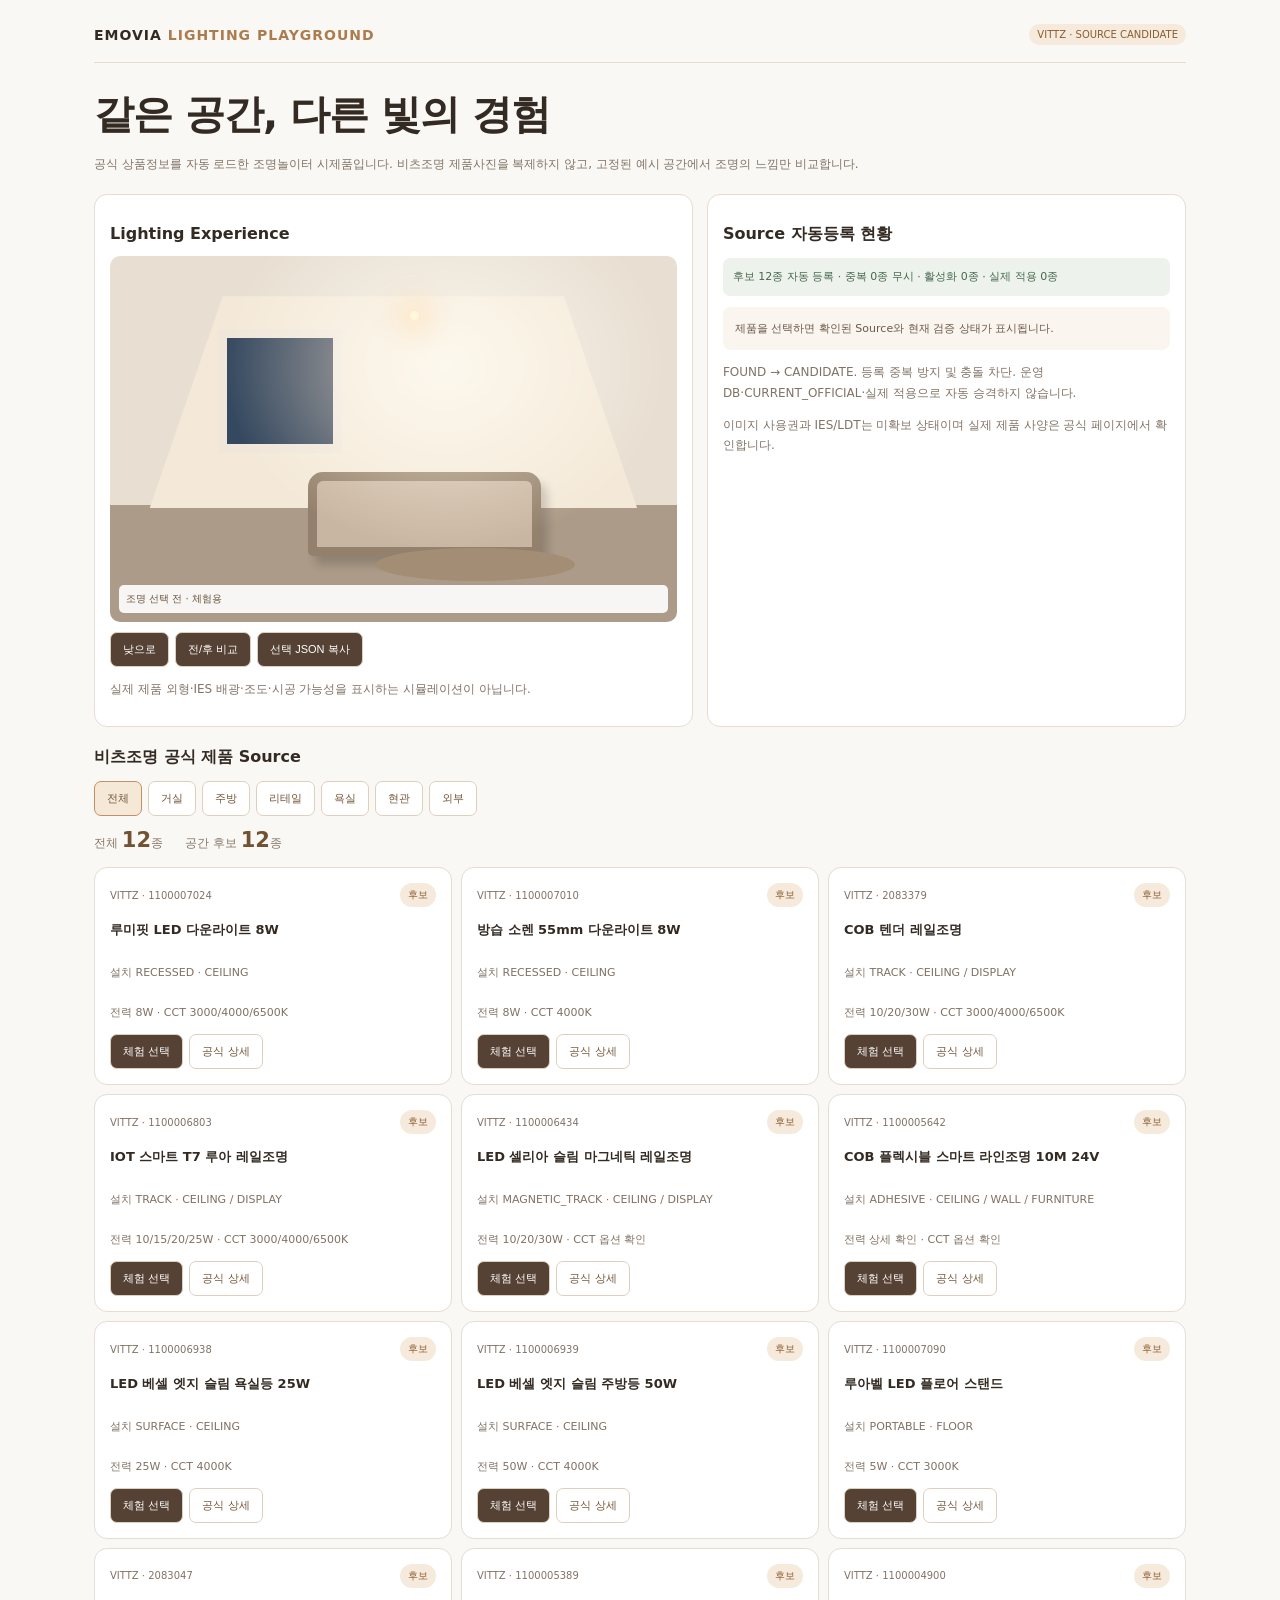
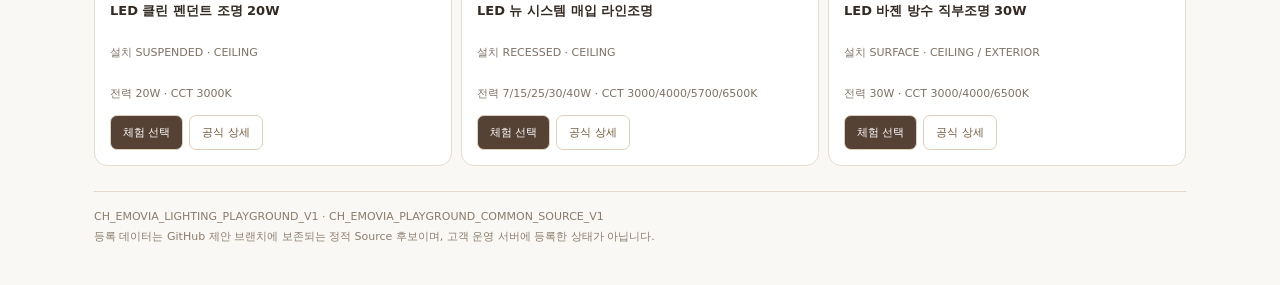
==== playgrounds/lighting/index.html @ afa1fecd "feat(lighting): stage VITTZ candidate registry index.html" ====
<!doctype html><html lang="ko"><head><meta charset="utf-8"><meta name="viewport" content="width=device-width,initial-scale=1"><title>EMOVIA 조명놀이터 · 비츠조명 Source</title><style>*{box-sizing:border-box}body{margin:0;font:14px system-ui,"Apple SD Gothic Neo",sans-serif;background:#faf8f4;color:#332b23}.page{max-width:1140px;margin:auto;padding:24px}.top{display:flex;align-items:center;justify-content:space-between;border-bottom:1px solid #e6dbce;padding-bottom:17px;gap:10px}.logo{font-weight:850;letter-spacing:1px}.logo span{color:#ac7c4e}.flag{background:#f6eadd;color:#8b5c2f;font-size:10px;border-radius:30px;padding:5px 8px;white-space:nowrap}h1{font-size:clamp(25px,4vw,40px);margin:24px 0 8px;letter-spacing:-1px}h2{font-size:16px}h3{font-size:13px;line-height:1.5}.sub{color:#817366;line-height:1.7;font-size:12px}.layout{display:grid;grid-template-columns:1.25fr 1fr;gap:14px;margin:20px 0}.panel,.product{border:1px solid #e7dcd0;border-radius:13px;background:white;padding:15px;min-width:0}.scene{--light:255,210,145;--strength:.7;--sky:#34485f;position:relative;isolation:isolate;overflow:hidden;aspect-ratio:1.55;border-radius:10px;background:linear-gradient(#e8dfd2 0 68%,#ac9b88 68%)}.wall{position:absolute;inset:11% 7% 31%;background:#f4e9d8;clip-path:polygon(15% 0,85% 0,100% 100%,0 100%)}.window{position:absolute;left:19%;top:20%;width:22%;height:34%;background:var(--sky);border:9px solid #f0e6da}.sofa{position:absolute;top:59%;left:35%;width:41%;height:23%;border:9px solid #93816e;background:#c9b6a2;border-radius:15px 15px 5px 5px;box-shadow:7px 9px 9px #2223}.table{position:absolute;top:80%;left:47%;width:35%;height:9%;background:#a38d74;border-radius:50%}.glow{position:absolute;inset:0;background:radial-gradient(ellipse 39% 50% at 59% 30%,rgba(var(--light),var(--strength)),transparent 100%);mix-blend-mode:screen}.light-point{position:absolute;top:15%;left:53%;height:9px;width:9px;border-radius:50%;background:#fff8d9;box-shadow:0 0 28px 11px rgba(var(--light),var(--strength))}.scene-title{position:absolute;bottom:9px;left:9px;right:9px;background:#ffffffe8;border-radius:5px;font-size:10px;padding:7px;color:#6c543d}.buttons,.filters{display:flex;gap:6px;flex-wrap:wrap}.buttons button,.buttons a,.filters button{background:white;border:1px solid #dfd0be;border-radius:7px;padding:9px 12px;font-size:11px;color:#735738;text-decoration:none;cursor:pointer}.buttons button{background:#564235;color:white}.filters .on{background:#f5e8d7;border-color:#bf9164}.detail{background:#faf5ee;padding:12px;font-size:11px;white-space:pre-line;line-height:1.8;color:#69584a;border-radius:8px}.source-status{padding:10px;background:#edf3ec;border-radius:7px;font-size:11px;color:#47674c;line-height:1.6}.grid{display:grid;grid-template-columns:repeat(3,minmax(0,1fr));gap:9px;margin:15px 0}.product{display:flex;flex-direction:column}.product.sel{border-color:#a97e50}.product p{font-size:11px;line-height:1.7;color:#807164}.product .buttons{margin-top:auto}.meta{font-size:10px;color:#817367;display:flex;justify-content:space-between;align-items:center;gap:6px}.foot{border-top:1px solid #e3d9cd;margin-top:25px;padding:15px 0;color:#8a7c6b;line-height:1.8;font-size:11px}.stats{display:flex;gap:22px;color:#86776a;font-size:12px}.stats strong{font-size:21px;color:#715232}button:focus-visible,a:focus-visible{outline:2px solid #b3814e;outline-offset:2px}@media(max-width:810px){.layout{grid-template-columns:1fr}.grid{grid-template-columns:repeat(2,minmax(0,1fr))}}@media(max-width:490px){.page{padding:12px}.grid{grid-template-columns:1fr}.top{flex-wrap:wrap}}</style></head><body><main class="page"><div class="top"><div class="logo">EMOVIA <span>LIGHTING PLAYGROUND</span></div><div class="flag">VITTZ · SOURCE CANDIDATE</div></div><h1>같은 공간, 다른 빛의 경험</h1><p class="sub">공식 상품정보를 자동 로드한 조명놀이터 시제품입니다. 비츠조명 제품사진을 복제하지 않고, 고정된 예시 공간에서 조명의 느낌만 비교합니다.</p><div class="layout"><section class="panel"><h2>Lighting Experience</h2><div id="scene" class="scene"><div class="wall"></div><div class="window"></div><div class="sofa"></div><div class="table"></div><div class="glow"></div><div class="light-point"></div><div id="scene-title" class="scene-title">조명 선택 전</div></div><div class="buttons" style="margin-top:10px"><button id="phase">낮으로</button><button id="toggle">전/후 비교</button><button id="copy">선택 JSON 복사</button></div><p id="copymsg" class="sub"></p><p class="sub">실제 제품 외형·IES 배광·조도·시공 가능성을 표시하는 시뮬레이션이 아닙니다.</p></section><section class="panel"><h2>Source 자동등록 현황</h2><p id="status" role="status" class="source-status">후보 소스 불러오는 중…</p><div id="detail" class="detail">제품을 선택하면 공식 Source의 검증 상태가 표시됩니다.</div><p class="sub">FOUND → CANDIDATE. 등록 중복 방지 및 충돌 차단. 운영 DB·CURRENT_OFFICIAL·실제 적용으로 자동 승격하지 않습니다.</p><p class="sub">이미지 사용권과 IES/LDT는 미확보 상태이며 실제 제품 사양은 공식 페이지에서 확인합니다.</p></section></div><section><h2>비츠조명 공식 제품 Source</h2><div id="filters" class="filters"></div><p class="stats"><span>전체 <strong id="nall">0</strong>종</span><span>공간 후보 <strong id="nshow">0</strong>종</span></p><div class="grid" id="cards"></div></section><div class="foot">CH_EMOVIA_LIGHTING_PLAYGROUND_V1 · CH_EMOVIA_PLAYGROUND_COMMON_SOURCE_V1<br>등록 데이터는 GitHub 제안 브랜치에 보존되는 정적 Source 후보이며, 고객 운영 서버에 등록한 상태가 아닙니다.</div></main><script>(function application(){
  const $=id=>document.getElementById(id), rooms={ALL:"전체",LIVING:"거실",KITCHEN:"주방",RETAIL:"리테일",BATHROOM:"욕실",ENTRANCE:"현관",EXTERIOR:"외부"};
  let map=new Map(),room="ALL",chosen=null,day=false,before=false,events=[];
  const safe=s=>String(s??"").replace(/[&<>"']/g,c=>({"&":"&amp;","<":"&lt;",">":"&gt;",'"':"&quot;","'":"&#39;"}[c]));
  function audit(type){events.push({type,at:new Date().toISOString()})}
  function validate(pack){
    if(pack.schema!=="EMOVIA_LIGHTING_SOURCE_PACK_V1"||pack.product_count!==12||!Array.isArray(pack.products))throw Error("스키마 또는 수량 오류");
    let keys=new Set();
    pack.products.forEach(p=>{
      if(keys.has(p.source_key)||p.source_key!=="VITTZ:"+p.catalog_product_id||!p.official_source_url.includes("branduid="+p.catalog_product_id)||p.activation_status!=="INACTIVE"||p.applied_status!=="NOT_APPLIED"||!p.application_zones?.length)throw Error("중복·출처·적용상태 오류: "+p.catalog_product_id);
      keys.add(p.source_key);
    });
    return pack.products;
  }
  function register(pack){
    let added=0,same=0;
    for(const p of validate(pack)){
      const prior=map.get(p.source_key);
      if(!prior){map.set(p.source_key,Object.freeze(p));added++}
      else if(JSON.stringify(prior)===JSON.stringify(p))same++;
      else throw Error("충돌: "+p.source_key);
    }
    audit("SOURCE_CANDIDATES_LOADED");
    $("status").textContent="후보 "+added+"종 자동 등록 · 중복 "+same+"종 무시 · 활성화 0종 · 실제 적용 0종";
    render();
  }
  function render(){
    $("filters").innerHTML=Object.keys(rooms).map(k=>`<button data-room="${k}" class="${room===k?"on":""}" aria-pressed="${room===k}">${rooms[k]}</button>`).join("");
    const list=[...map.values()].filter(p=>room==="ALL"||p.candidate_spaces.includes(room));
    $("nall").textContent=map.size;$("nshow").textContent=list.length;
    $("cards").innerHTML=list.map(p=>`<article class="product ${chosen===p.source_key?"sel":""}">
      <div class="meta">VITTZ · ${safe(p.catalog_product_id)} <span class="flag">후보</span></div><h3>${safe(p.product_name)}</h3>
      <p>설치 ${safe(p.mounting_type)} · ${safe(p.application_zones.join(" / "))}</p>
      <p>전력 ${p.power_options_w.length?safe(p.power_options_w.join("/"))+"W":"상세 확인"} · CCT ${p.cct_options_kelvin.length?safe(p.cct_options_kelvin.join("/"))+"K":"옵션 확인"}</p>
      <div class="buttons"><button data-select="${safe(p.source_key)}">체험 선택</button><a target="_blank" rel="noopener noreferrer" href="${safe(p.official_source_url)}">공식 상세</a></div></article>`).join("");
    $("detail").textContent=chosen&&map.has(chosen)?(()=>{
      const p=map.get(chosen);return `${p.product_name}\n제품번호: ${p.catalog_product_id} (제조사 모델번호 아님)\n설치 후보 Zone: ${p.application_zones.join(", ")}\n색온도 방식: ${p.cct_control}\n밝기 제어: ${p.dimming_capability}\n상세: ${p.source_spec_notes}\nStatus: CANDIDATE / INACTIVE / NOT_APPLIED\nIES: 미확보 · 이미지 사용권: 미확인`;
    })():"제품을 선택하면 확인된 Source와 현재 검증 상태가 표시됩니다.";
    const p=chosen&&map.get(chosen),kelvin=p?.cct_options_kelvin[0]||4000;
    const light=before?"255,245,225":kelvin<=3000?"255,195,126":kelvin<=4000?"255,223,181":"219,235,255";
    $("scene").style.setProperty("--light",light);
    $("scene").style.setProperty("--strength",before?".1":day?".34":".78");
    $("scene").style.setProperty("--sky",day?"#b4d8ec":"#34485f");
    $("scene-title").textContent=before?"기본 조명 · 변경 전":(p?p.product_name:"조명 선택 전")+" · 체험용";
    $("toggle").textContent=before?"현재 보기":"전/후 비교";
    $("phase").textContent=day?"밤으로":"낮으로";
  }
  document.addEventListener("click",e=>{
    const b=e.target.closest("button");if(!b)return;
    if(b.dataset.room){room=b.dataset.room;chosen=null;audit("SPACE_FILTER");render()}
    if(b.dataset.select){chosen=b.dataset.select;before=false;audit("QUALITATIVE_PREVIEW_SELECT");render();$("scene").scrollIntoView({block:"nearest",behavior:"smooth"})}
    if(b.id==="toggle"){before=!before;render()}
    if(b.id==="phase"){day=!day;render()}
    if(b.id==="copy"){
      const selected=chosen&&map.get(chosen);
      const data={selected_source_key:selected?.source_key||null,space_scope:room,render_mode:"GENERIC_QUALITATIVE",product_application:"NOT_APPLIED",physical_validation:"NOT_RUN"};
      navigator.clipboard?.writeText(JSON.stringify(data,null,2)).then(()=>$("copymsg").textContent="선택정보를 복사했습니다.").catch(()=>$("copymsg").textContent="복사 권한이 없습니다.");
    }
  });
  fetch("./data/vittz-products.json",{cache:"no-store"}).then(r=>{if(!r.ok)throw Error("HTTP "+r.status);return r.json()}).then(register).catch(e=>{$("status").textContent="Source 등록 실패: "+e.message;$("cards").textContent="등록 데이터 및 서버 실행 환경을 점검해 주세요."});
})();</script></body></html>
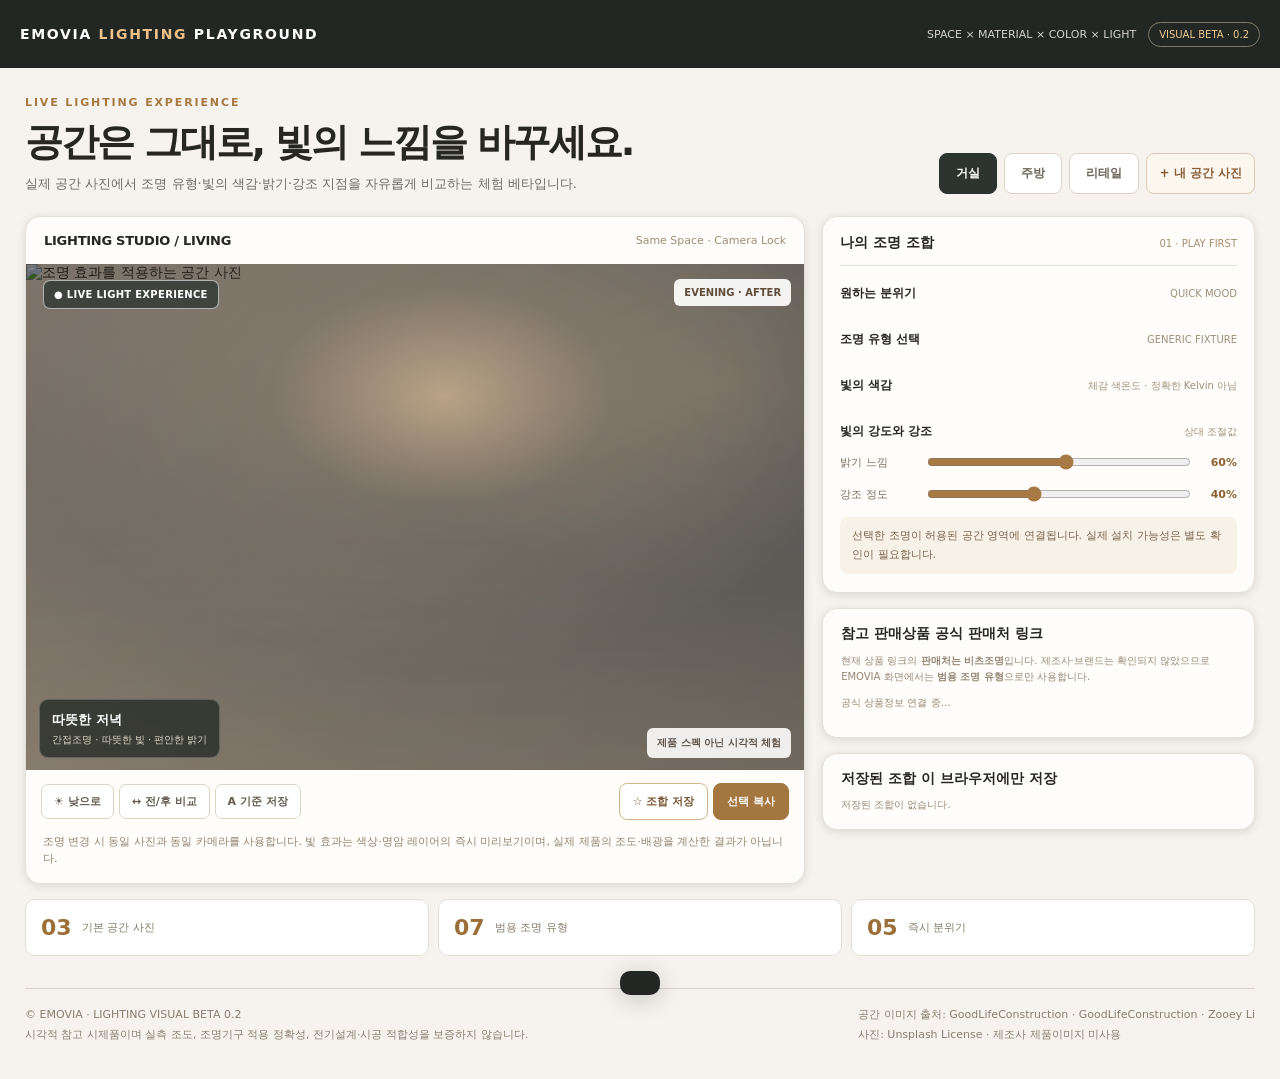
==== commit 71ea866a: "feat(lighting): visible interactive beta layout and licensed space photographs" ====
--- a/playgrounds/lighting/index.html
+++ b/playgrounds/lighting/index.html
@@ -1,61 +1,55 @@
-<!doctype html><html lang="ko"><head><meta charset="utf-8"><meta name="viewport" content="width=device-width,initial-scale=1"><title>EMOVIA 조명놀이터 · 비츠조명 Source</title><style>*{box-sizing:border-box}body{margin:0;font:14px system-ui,"Apple SD Gothic Neo",sans-serif;background:#faf8f4;color:#332b23}.page{max-width:1140px;margin:auto;padding:24px}.top{display:flex;align-items:center;justify-content:space-between;border-bottom:1px solid #e6dbce;padding-bottom:17px;gap:10px}.logo{font-weight:850;letter-spacing:1px}.logo span{color:#ac7c4e}.flag{background:#f6eadd;color:#8b5c2f;font-size:10px;border-radius:30px;padding:5px 8px;white-space:nowrap}h1{font-size:clamp(25px,4vw,40px);margin:24px 0 8px;letter-spacing:-1px}h2{font-size:16px}h3{font-size:13px;line-height:1.5}.sub{color:#817366;line-height:1.7;font-size:12px}.layout{display:grid;grid-template-columns:1.25fr 1fr;gap:14px;margin:20px 0}.panel,.product{border:1px solid #e7dcd0;border-radius:13px;background:white;padding:15px;min-width:0}.scene{--light:255,210,145;--strength:.7;--sky:#34485f;position:relative;isolation:isolate;overflow:hidden;aspect-ratio:1.55;border-radius:10px;background:linear-gradient(#e8dfd2 0 68%,#ac9b88 68%)}.wall{position:absolute;inset:11% 7% 31%;background:#f4e9d8;clip-path:polygon(15% 0,85% 0,100% 100%,0 100%)}.window{position:absolute;left:19%;top:20%;width:22%;height:34%;background:var(--sky);border:9px solid #f0e6da}.sofa{position:absolute;top:59%;left:35%;width:41%;height:23%;border:9px solid #93816e;background:#c9b6a2;border-radius:15px 15px 5px 5px;box-shadow:7px 9px 9px #2223}.table{position:absolute;top:80%;left:47%;width:35%;height:9%;background:#a38d74;border-radius:50%}.glow{position:absolute;inset:0;background:radial-gradient(ellipse 39% 50% at 59% 30%,rgba(var(--light),var(--strength)),transparent 100%);mix-blend-mode:screen}.light-point{position:absolute;top:15%;left:53%;height:9px;width:9px;border-radius:50%;background:#fff8d9;box-shadow:0 0 28px 11px rgba(var(--light),var(--strength))}.scene-title{position:absolute;bottom:9px;left:9px;right:9px;background:#ffffffe8;border-radius:5px;font-size:10px;padding:7px;color:#6c543d}.buttons,.filters{display:flex;gap:6px;flex-wrap:wrap}.buttons button,.buttons a,.filters button{background:white;border:1px solid #dfd0be;border-radius:7px;padding:9px 12px;font-size:11px;color:#735738;text-decoration:none;cursor:pointer}.buttons button{background:#564235;color:white}.filters .on{background:#f5e8d7;border-color:#bf9164}.detail{background:#faf5ee;padding:12px;font-size:11px;white-space:pre-line;line-height:1.8;color:#69584a;border-radius:8px}.source-status{padding:10px;background:#edf3ec;border-radius:7px;font-size:11px;color:#47674c;line-height:1.6}.grid{display:grid;grid-template-columns:repeat(3,minmax(0,1fr));gap:9px;margin:15px 0}.product{display:flex;flex-direction:column}.product.sel{border-color:#a97e50}.product p{font-size:11px;line-height:1.7;color:#807164}.product .buttons{margin-top:auto}.meta{font-size:10px;color:#817367;display:flex;justify-content:space-between;align-items:center;gap:6px}.foot{border-top:1px solid #e3d9cd;margin-top:25px;padding:15px 0;color:#8a7c6b;line-height:1.8;font-size:11px}.stats{display:flex;gap:22px;color:#86776a;font-size:12px}.stats strong{font-size:21px;color:#715232}button:focus-visible,a:focus-visible{outline:2px solid #b3814e;outline-offset:2px}@media(max-width:810px){.layout{grid-template-columns:1fr}.grid{grid-template-columns:repeat(2,minmax(0,1fr))}}@media(max-width:490px){.page{padding:12px}.grid{grid-template-columns:1fr}.top{flex-wrap:wrap}}</style></head><body><main class="page"><div class="top"><div class="logo">EMOVIA <span>LIGHTING PLAYGROUND</span></div><div class="flag">VITTZ · SOURCE CANDIDATE</div></div><h1>같은 공간, 다른 빛의 경험</h1><p class="sub">공식 상품정보를 자동 로드한 조명놀이터 시제품입니다. 비츠조명 제품사진을 복제하지 않고, 고정된 예시 공간에서 조명의 느낌만 비교합니다.</p><div class="layout"><section class="panel"><h2>Lighting Experience</h2><div id="scene" class="scene"><div class="wall"></div><div class="window"></div><div class="sofa"></div><div class="table"></div><div class="glow"></div><div class="light-point"></div><div id="scene-title" class="scene-title">조명 선택 전</div></div><div class="buttons" style="margin-top:10px"><button id="phase">낮으로</button><button id="toggle">전/후 비교</button><button id="copy">선택 JSON 복사</button></div><p id="copymsg" class="sub"></p><p class="sub">실제 제품 외형·IES 배광·조도·시공 가능성을 표시하는 시뮬레이션이 아닙니다.</p></section><section class="panel"><h2>Source 자동등록 현황</h2><p id="status" role="status" class="source-status">후보 소스 불러오는 중…</p><div id="detail" class="detail">제품을 선택하면 공식 Source의 검증 상태가 표시됩니다.</div><p class="sub">FOUND → CANDIDATE. 등록 중복 방지 및 충돌 차단. 운영 DB·CURRENT_OFFICIAL·실제 적용으로 자동 승격하지 않습니다.</p><p class="sub">이미지 사용권과 IES/LDT는 미확보 상태이며 실제 제품 사양은 공식 페이지에서 확인합니다.</p></section></div><section><h2>비츠조명 공식 제품 Source</h2><div id="filters" class="filters"></div><p class="stats"><span>전체 <strong id="nall">0</strong>종</span><span>공간 후보 <strong id="nshow">0</strong>종</span></p><div class="grid" id="cards"></div></section><div class="foot">CH_EMOVIA_LIGHTING_PLAYGROUND_V1 · CH_EMOVIA_PLAYGROUND_COMMON_SOURCE_V1<br>등록 데이터는 GitHub 제안 브랜치에 보존되는 정적 Source 후보이며, 고객 운영 서버에 등록한 상태가 아닙니다.</div></main><script>(function application(){
-  const $=id=>document.getElementById(id), rooms={ALL:"전체",LIVING:"거실",KITCHEN:"주방",RETAIL:"리테일",BATHROOM:"욕실",ENTRANCE:"현관",EXTERIOR:"외부"};
-  let map=new Map(),room="ALL",chosen=null,day=false,before=false,events=[];
-  const safe=s=>String(s??"").replace(/[&<>"']/g,c=>({"&":"&amp;","<":"&lt;",">":"&gt;",'"':"&quot;","'":"&#39;"}[c]));
-  function audit(type){events.push({type,at:new Date().toISOString()})}
-  function validate(pack){
-    if(pack.schema!=="EMOVIA_LIGHTING_SOURCE_PACK_V1"||pack.product_count!==12||!Array.isArray(pack.products))throw Error("스키마 또는 수량 오류");
-    let keys=new Set();
-    pack.products.forEach(p=>{
-      if(keys.has(p.source_key)||p.source_key!=="VITTZ:"+p.catalog_product_id||!p.official_source_url.includes("branduid="+p.catalog_product_id)||p.activation_status!=="INACTIVE"||p.applied_status!=="NOT_APPLIED"||!p.application_zones?.length)throw Error("중복·출처·적용상태 오류: "+p.catalog_product_id);
-      keys.add(p.source_key);
-    });
-    return pack.products;
-  }
-  function register(pack){
-    let added=0,same=0;
-    for(const p of validate(pack)){
-      const prior=map.get(p.source_key);
-      if(!prior){map.set(p.source_key,Object.freeze(p));added++}
-      else if(JSON.stringify(prior)===JSON.stringify(p))same++;
-      else throw Error("충돌: "+p.source_key);
-    }
-    audit("SOURCE_CANDIDATES_LOADED");
-    $("status").textContent="후보 "+added+"종 자동 등록 · 중복 "+same+"종 무시 · 활성화 0종 · 실제 적용 0종";
-    render();
-  }
-  function render(){
-    $("filters").innerHTML=Object.keys(rooms).map(k=>`<button data-room="${k}" class="${room===k?"on":""}" aria-pressed="${room===k}">${rooms[k]}</button>`).join("");
-    const list=[...map.values()].filter(p=>room==="ALL"||p.candidate_spaces.includes(room));
-    $("nall").textContent=map.size;$("nshow").textContent=list.length;
-    $("cards").innerHTML=list.map(p=>`<article class="product ${chosen===p.source_key?"sel":""}">
-      <div class="meta">VITTZ · ${safe(p.catalog_product_id)} <span class="flag">후보</span></div><h3>${safe(p.product_name)}</h3>
-      <p>설치 ${safe(p.mounting_type)} · ${safe(p.application_zones.join(" / "))}</p>
-      <p>전력 ${p.power_options_w.length?safe(p.power_options_w.join("/"))+"W":"상세 확인"} · CCT ${p.cct_options_kelvin.length?safe(p.cct_options_kelvin.join("/"))+"K":"옵션 확인"}</p>
-      <div class="buttons"><button data-select="${safe(p.source_key)}">체험 선택</button><a target="_blank" rel="noopener noreferrer" href="${safe(p.official_source_url)}">공식 상세</a></div></article>`).join("");
-    $("detail").textContent=chosen&&map.has(chosen)?(()=>{
-      const p=map.get(chosen);return `${p.product_name}\n제품번호: ${p.catalog_product_id} (제조사 모델번호 아님)\n설치 후보 Zone: ${p.application_zones.join(", ")}\n색온도 방식: ${p.cct_control}\n밝기 제어: ${p.dimming_capability}\n상세: ${p.source_spec_notes}\nStatus: CANDIDATE / INACTIVE / NOT_APPLIED\nIES: 미확보 · 이미지 사용권: 미확인`;
-    })():"제품을 선택하면 확인된 Source와 현재 검증 상태가 표시됩니다.";
-    const p=chosen&&map.get(chosen),kelvin=p?.cct_options_kelvin[0]||4000;
-    const light=before?"255,245,225":kelvin<=3000?"255,195,126":kelvin<=4000?"255,223,181":"219,235,255";
-    $("scene").style.setProperty("--light",light);
-    $("scene").style.setProperty("--strength",before?".1":day?".34":".78");
-    $("scene").style.setProperty("--sky",day?"#b4d8ec":"#34485f");
-    $("scene-title").textContent=before?"기본 조명 · 변경 전":(p?p.product_name:"조명 선택 전")+" · 체험용";
-    $("toggle").textContent=before?"현재 보기":"전/후 비교";
-    $("phase").textContent=day?"밤으로":"낮으로";
-  }
-  document.addEventListener("click",e=>{
-    const b=e.target.closest("button");if(!b)return;
-    if(b.dataset.room){room=b.dataset.room;chosen=null;audit("SPACE_FILTER");render()}
-    if(b.dataset.select){chosen=b.dataset.select;before=false;audit("QUALITATIVE_PREVIEW_SELECT");render();$("scene").scrollIntoView({block:"nearest",behavior:"smooth"})}
-    if(b.id==="toggle"){before=!before;render()}
-    if(b.id==="phase"){day=!day;render()}
-    if(b.id==="copy"){
-      const selected=chosen&&map.get(chosen);
-      const data={selected_source_key:selected?.source_key||null,space_scope:room,render_mode:"GENERIC_QUALITATIVE",product_application:"NOT_APPLIED",physical_validation:"NOT_RUN"};
-      navigator.clipboard?.writeText(JSON.stringify(data,null,2)).then(()=>$("copymsg").textContent="선택정보를 복사했습니다.").catch(()=>$("copymsg").textContent="복사 권한이 없습니다.");
-    }
-  });
-  fetch("./data/vittz-products.json",{cache:"no-store"}).then(r=>{if(!r.ok)throw Error("HTTP "+r.status);return r.json()}).then(register).catch(e=>{$("status").textContent="Source 등록 실패: "+e.message;$("cards").textContent="등록 데이터 및 서버 실행 환경을 점검해 주세요."});
-})();</script></body></html>+<!doctype html>
+<html lang="ko"><head>
+<meta charset="utf-8"><meta name="viewport" content="width=device-width,initial-scale=1">
+<meta name="description" content="EMOVIA 조명놀이터 베타: 실제 공간 사진에서 범용 조명 유형과 빛의 분위기를 즉시 체험해 보세요.">
+<title>EMOVIA LIGHTING PLAYGROUND | 눈에 보이는 조명 베타</title>
+<link rel="stylesheet" href="./beta.css">
+</head><body>
+<header><div class="brand">EMOVIA <em>LIGHTING</em> PLAYGROUND</div><div class="head-right"><span class="text">SPACE × MATERIAL × COLOR × LIGHT</span><span class="beta-label">VISUAL BETA · 0.2</span></div></header>
+<main class="shell">
+<section class="intro"><div><div class="eyebrow">LIVE LIGHTING EXPERIENCE</div><h1>공간은 그대로, 빛의 느낌을 바꾸세요.</h1><p>실제 공간 사진에서 조명 유형·빛의 색감·밝기·강조 지점을 자유롭게 비교하는 체험 베타입니다.</p></div>
+<div class="roomnav" id="roomnav" role="group" aria-label="공간 선택">
+<button data-room="LIVING" class="active">거실</button><button data-room="KITCHEN">주방</button><button data-room="RETAIL">리테일</button>
+<label for="my-photo">+ 내 공간 사진</label><input type="file" id="my-photo" accept="image/*" hidden>
+</div></section>
+<section class="grid-main">
+<div class="stage-card">
+<div class="stage-heading"><h2>LIGHTING STUDIO <span id="room-name">/ LIVING</span></h2><div class="meta">Same Space · Camera Lock</div></div>
+<div class="stage" id="stage" aria-label="조명이 변경되는 공간 사진">
+<div class="visual after" id="after"><img id="main-photo" alt="조명 효과를 적용하는 공간 사진" referrerpolicy="no-referrer"><div class="shade"></div><div class="wash"></div><div class="secondarylight"></div><div class="focuslight"></div></div>
+<div class="visual before" id="before-layer"><img id="before-photo" alt="조명 변경 전 동일 공간 사진" referrerpolicy="no-referrer"><div class="shade" id="before-shade"></div><div class="wash" id="before-wash"></div><div class="secondarylight" id="before-secondary"></div><div class="focuslight" id="before-focus"></div></div>
+<div class="split-line" id="split-line"></div><div class="badge">● LIVE LIGHT EXPERIENCE</div><div class="disc" id="daylabel">EVENING · AFTER</div>
+<div id="hotspots"></div>
+<div class="bottom-hud"><div class="hud-info"><strong id="stage-mood">따뜻한 저녁</strong><small id="stage-subtitle">간접조명 · 따뜻한 빛 · 편안한 밝기</small></div><div class="hud-trust">제품 스펙 아닌 시각적 체험</div></div></div>
+<div class="stage-foot"><div class="toggles" role="group" aria-label="비교 및 낮 밤 모드">
+<button id="btn-phase" class="soft-btn">☀ 낮으로</button><button id="btn-compare" class="soft-btn">↔ 전/후 비교</button><button id="btn-a" class="soft-btn">A 기준 저장</button>
+</div><div class="toggles"><button id="btn-save" class="action-btn secondary">☆ 조합 저장</button><button id="btn-copy" class="action-btn">선택 복사</button></div></div>
+<div class="compare-slider" id="compare-slider"><span>기준안 A</span><input type="range" id="split" min="5" max="95" value="50" aria-label="비교 슬라이더"><span>현재 B</span></div>
+<div class="stage-note">조명 변경 시 동일 사진과 동일 카메라를 사용합니다. 빛 효과는 색상·명암 레이어의 즉시 미리보기이며, 실제 제품의 조도·배광을 계산한 결과가 아닙니다.</div>
+</div>
+<div class="rightcol">
+<section class="controls" aria-label="조명 조작 패널">
+<div class="card-head"><h2>나의 조명 조합</h2><span>01 · PLAY FIRST</span></div>
+<div class="group"><div class="group-title">원하는 분위기 <em>QUICK MOOD</em></div><div class="moods" id="moods"></div></div>
+<div class="group"><div class="group-title">조명 유형 선택 <em>GENERIC FIXTURE</em></div><div class="fixtures" id="fixtures"></div></div>
+<div class="group"><div class="group-title">빛의 색감 <em>체감 색온도 · 정확한 Kelvin 아님</em></div><div class="tones" id="tones"></div></div>
+<div class="group"><div class="group-title">빛의 강도와 강조 <em>상대 조절값</em></div>
+<div class="range-row"><label for="brightness">밝기 느낌</label><input id="brightness" type="range" min="15" max="100" value="60"><output id="brightness-val">60%</output></div>
+<div class="range-row"><label for="focus">강조 정도</label><input id="focus" type="range" min="0" max="100" value="40"><output id="focus-val">40%</output></div></div>
+<div class="under-note" id="zone-status">선택한 조명이 허용된 공간 영역에 연결됩니다. 실제 설치 가능성은 별도 확인이 필요합니다.</div>
+</section>
+<section class="references"><h2>참고 판매상품 <span id="source-count" class="flag">공식 판매처 링크</span></h2>
+<p class="source-disclosure">현재 상품 링크의 <b>판매처는 비츠조명</b>입니다. 제조사·브랜드는 확인되지 않았으므로 EMOVIA 화면에서는 <b>범용 조명 유형</b>으로만 사용합니다.</p>
+<div id="source-results"><p class="source-disclosure">공식 상품정보 연결 중…</p></div>
+</section>
+<section class="references"><h2>저장된 조합 <span class="flag">이 브라우저에만 저장</span></h2><div id="saved-list" class="source-disclosure">저장된 조합이 없습니다.</div></section>
+</div>
+</section>
+<section class="summarybar" aria-label="베타 범위">
+<article><strong>03</strong><span>기본 공간 사진</span></article><article><strong>07</strong><span>범용 조명 유형</span></article><article><strong>05</strong><span>즉시 분위기</span></article>
+</section>
+<footer class="footer"><div>© EMOVIA · LIGHTING VISUAL BETA 0.2<br>시각적 참고 시제품이며 실측 조도, 조명기구 적용 정확성, 전기설계·시공 적합성을 보증하지 않습니다.</div>
+<div>공간 이미지 출처: <a href="https://unsplash.com/photos/modern-living-room-with-minimalist-furniture-and-decor-e0oJLc5FYsg" target="_blank" rel="noopener noreferrer">GoodLifeConstruction</a> · <a href="https://unsplash.com/photos/modern-kitchen-with-island-and-bar-stools-qslhV6cdYGw" target="_blank" rel="noopener noreferrer">GoodLifeConstruction</a> · <a href="https://unsplash.com/photos/modern-retail-store-interior-with-display-shelves-and-products-lkDZJL5psKU" target="_blank" rel="noopener noreferrer">Zooey Li</a><br>사진: Unsplash License · 제조사 제품이미지 미사용</div></footer>
+</main><div id="toast" class="toast" role="status" aria-live="polite"></div>
+<script src="./beta.js" defer></script>
+</body></html>
--- a/playgrounds/lighting/beta.css
+++ b/playgrounds/lighting/beta.css
@@ -0,0 +1,86 @@
+
+:root{--ink:#262622;--muted:#837e72;--accent:#9a6a36;--pale:#f6f3ee;--line:#e4dfd6;--paper:#fffdf9;--dark:#222723;--gold:#e9bd79}
+*{box-sizing:border-box}html{scroll-behavior:smooth}body{margin:0;color:var(--ink);font-family:system-ui,-apple-system,"Apple SD Gothic Neo","Noto Sans KR",sans-serif;background:var(--pale);font-size:14px}button,input,select{font:inherit}button{cursor:pointer}button:disabled{opacity:.45;cursor:not-allowed}button:focus-visible,input:focus-visible,a:focus-visible{outline:2px solid #b98752;outline-offset:3px}a{color:inherit;text-decoration:none}
+header{height:68px;background:var(--dark);display:flex;align-items:center;justify-content:space-between;padding:0 max(20px,calc((100vw - 1460px)/2));gap:12px;color:#fff}
+.brand{letter-spacing:.12em;font-weight:850;font-size:14px;white-space:nowrap}.brand em{font-style:normal;color:#efc18a}
+.head-right{display:flex;align-items:center;gap:12px;color:#d4d1cb;font-size:11px}.beta-label{border:1px solid #827b6a;border-radius:100px;padding:6px 10px;color:#efc993;font-size:10px;white-space:nowrap}
+.shell{max-width:1480px;margin:0 auto;padding:28px 25px 35px}
+.eyebrow{font-size:11px;font-weight:780;letter-spacing:.17em;color:#a77842}
+.intro{display:flex;justify-content:space-between;gap:20px;align-items:end;margin-bottom:22px}
+h1{font-size:clamp(26px,3vw,43px);font-weight:760;letter-spacing:-.055em;margin:9px 0 8px;line-height:1.24}
+.intro p{font-size:13px;line-height:1.6;color:#6e6c62;margin:0}
+.roomnav{display:flex;align-items:center;gap:7px;flex-wrap:wrap}
+.roomnav button{border:1px solid #dcd3c5;background:#fff;border-radius:8px;padding:11px 16px;color:#6d665a;font-size:12px;font-weight:760}
+.roomnav button.active{background:#2d3430;color:#fff;border-color:#2d3430}
+.roomnav label{border:1px solid #dccab5;color:#885d37;background:#fcf7ee;border-radius:8px;cursor:pointer;padding:11px 12px;font-size:12px;font-weight:760}
+.grid-main{display:grid;grid-template-columns:minmax(0,1.64fr) minmax(310px,.91fr);gap:17px;align-items:start}
+.stage-card,.controls,.references{background:var(--paper);border:1px solid var(--line);border-radius:15px;overflow:hidden;box-shadow:0 2px 9px #3332}
+.stage-heading{display:flex;justify-content:space-between;gap:10px;align-items:center;padding:16px 18px}
+.stage-heading h2{font-size:13px;margin:0;letter-spacing:-.02em}
+.stage-heading .meta{color:#9b8c76;font-size:11px}
+.stage{position:relative;isolation:isolate;aspect-ratio:1.54;background:linear-gradient(140deg,#c8b9a7,#7c7e7c);overflow:hidden;--shade:.43;--strength:.58;--r:255;--g:189;--b:117;--x:53%;--y:30%;--radius:60%}
+.stage .visual{position:absolute;inset:0;overflow:hidden}
+.stage img{width:100%;height:100%;object-fit:cover;display:block}
+.stage .after img{filter:brightness(var(--photo-bright,.78)) saturate(var(--photo-sat,.95)) contrast(1.04)}
+.stage .after .shade{position:absolute;inset:0;background:rgba(14,19,27,var(--shade));mix-blend-mode:multiply}
+.stage .after .wash{position:absolute;inset:0;background:linear-gradient(115deg,rgba(var(--r),var(--g),var(--b),.09),transparent 53%),linear-gradient(0deg,rgba(var(--r),var(--g),var(--b),.19),transparent 60%);mix-blend-mode:screen;opacity:var(--strength)}
+.stage .after .focuslight{position:absolute;inset:-10%;background:radial-gradient(ellipse var(--radius) 60% at var(--x) var(--y),rgba(var(--r),var(--g),var(--b),.93),rgba(var(--r),var(--g),var(--b),.22) 30%,transparent 74%);opacity:var(--strength);mix-blend-mode:screen;pointer-events:none}
+.stage .after .secondarylight{position:absolute;inset:0;background:linear-gradient(0deg,rgba(var(--r),var(--g),var(--b),.18),transparent 45%),radial-gradient(ellipse 50% 50% at 88% 24%,rgba(var(--r),var(--g),var(--b),.23),transparent 83%);opacity:var(--bounce,.6);mix-blend-mode:screen}
+.stage .before{clip-path:inset(0 50% 0 0);display:none}
+.stage.compare .before{display:block}
+.stage .split-line{position:absolute;top:0;bottom:0;left:50%;width:2px;background:#fff;z-index:5;display:none;pointer-events:none;box-shadow:0 0 1px #222}
+.stage.compare .split-line{display:block}
+.stage .split-line:after{content:"↔";width:35px;height:35px;border-radius:50%;background:white;box-shadow:0 2px 9px #0002;position:absolute;top:50%;left:50%;transform:translate(-50%,-50%);color:#584534;display:grid;place-items:center;font-size:18px}
+.stage .badge{position:absolute;z-index:7;top:16px;left:17px;border:1px solid #fff9;background:#1827229c;backdrop-filter:blur(8px);padding:8px 10px;color:#fff;border-radius:7px;font-size:10px;font-weight:720;letter-spacing:.03em}
+.stage .disc{position:absolute;z-index:7;right:13px;top:15px;background:#ffffffeb;border-radius:6px;padding:8px 10px;font-size:10px;color:#604c38;font-weight:800}
+.stage .bottom-hud{position:absolute;z-index:7;bottom:12px;left:13px;right:13px;display:flex;justify-content:space-between;align-items:end;gap:10px;pointer-events:none}
+.stage .hud-info{backdrop-filter:blur(10px);background:#17201bab;padding:10px 12px;border:1px solid #ffffff35;color:#fff;border-radius:9px}
+.stage .hud-info strong{font-size:13px;display:block;line-height:1.5}
+.stage .hud-info small{font-size:10px;color:#ddd7c7}
+.stage .hud-trust{background:#ffffffe3;padding:8px 10px;border-radius:6px;font-size:10px;color:#5e534a;font-weight:760}
+.stage .hotspot{position:absolute;z-index:6;width:17px;height:17px;background:#fff7;border:2px solid white;border-radius:50%;box-shadow:0 0 0 5px #d7a35e66,0 2px 12px #0006;transform:translate(-50%,-50%);cursor:pointer;padding:0}
+.stage .hotspot.active{background:#e9b77d;box-shadow:0 0 0 8px #f4bc7266,0 2px 12px #0006}
+.hotspot:after{content:attr(data-name);position:absolute;top:23px;left:50%;transform:translateX(-50%);background:#1a221ae8;color:#fff;white-space:nowrap;border-radius:4px;padding:4px 6px;font-size:10px;font-weight:720}
+.stage-foot{padding:13px 15px;display:flex;align-items:center;flex-wrap:wrap;gap:8px;justify-content:space-between}
+.toggles{display:flex;gap:5px;flex-wrap:wrap}
+.soft-btn{padding:9px 12px;border:1px solid #ddd4c7;background:white;color:#635b50;border-radius:7px;font-size:11px;font-weight:760}
+.soft-btn.active{background:#2d352f;color:white;border-color:#2d352f}
+.action-btn{padding:10px 13px;border-radius:8px;background:#a47640;border:1px solid #a47640;color:#fff;font-size:11px;font-weight:780}
+.action-btn.secondary{background:#fff;color:#785431;border-color:#d7b58c}
+.compare-slider{display:none;align-items:center;gap:13px;padding:0 17px 14px;font-size:11px;color:#938679}
+.compare-slider.on{display:flex}.compare-slider input{flex:1}
+.stage-note{padding:0 17px 16px;font-size:11px;color:#918372;line-height:1.55}
+.rightcol{min-width:0}
+.controls{padding:0 17px 18px}
+.card-head{border-bottom:1px solid var(--line);display:flex;justify-content:space-between;align-items:center;padding:17px 0 13px}
+.card-head h2{font-size:14px;margin:0}.card-head span{font-size:10px;color:#a48d70}
+.group{margin-top:19px}.group-title{font-size:12px;font-weight:780;display:flex;justify-content:space-between;align-items:center;margin-bottom:10px}.group-title em{font-size:10px;color:#9d8f7c;font-style:normal;font-weight:500}
+.moods{display:grid;grid-template-columns:repeat(2,minmax(0,1fr));gap:6px}
+.moods button{border:1px solid #e3ded5;border-radius:9px;background:white;padding:12px 10px;text-align:left;font-size:11px;font-weight:700;color:#74685b;display:flex;align-items:center;gap:8px}
+.moods button b{font-weight:700;font-size:17px;color:#ab7e4c}
+.moods button.active,.fixtures button.active{border-color:#c5a078;background:#fff4e5;color:#694627}
+.fixtures{display:grid;grid-template-columns:repeat(3,minmax(0,1fr));gap:6px}
+.fixtures button{border:1px solid #e4ded3;border-radius:9px;background:#fff;padding:12px 4px 11px;color:#786e61;min-height:75px;font-size:10px;font-weight:730}
+.fixtures button b{display:block;font-size:23px;margin-bottom:8px;color:#8a7967;font-weight:400}
+.tones{display:grid;grid-template-columns:repeat(4,1fr);gap:5px}
+.tones button{border:1px solid #e3ddd5;background:#fff;border-radius:8px;padding:10px 3px 8px;color:#71685c;font-size:10px;font-weight:710}
+.tones button:before{content:"";height:22px;width:22px;border-radius:50%;display:block;margin:0 auto 8px;background:var(--tone);box-shadow:inset 0 0 0 1px #7772}
+.tones button.active{border-color:#c89c65;background:#fcf2e4}
+.range-row{display:flex;align-items:center;gap:10px;margin:12px 0 0;font-size:11px;color:#776e61}.range-row label{width:75px;flex-shrink:0}.range-row input{flex:1;min-width:40px;accent-color:#a87843}.range-row output{text-align:right;width:34px;color:#8c612f;font-weight:800}
+.under-note{background:#f8f1e7;padding:10px 12px;border-radius:8px;color:#78644c;font-size:11px;line-height:1.65;margin-top:13px}
+.references{margin-top:15px;padding:16px 18px}
+.references h2{font-size:14px;margin:0 0 6px}
+.source-item{display:flex;gap:9px;align-items:center;justify-content:space-between;padding:9px 0;border-bottom:1px solid #ede6da}
+.source-item:last-child{border-bottom:0}.source-item span{font-size:11px;color:#685f55;line-height:1.45}.source-item a{padding:6px 8px;background:#f4eee4;color:#88633b;border-radius:5px;font-size:10px;white-space:nowrap}
+.source-disclosure{font-size:10px;color:#958776;line-height:1.6}
+.sectionlabel{font-size:11px;color:#a1774e;font-weight:830;letter-spacing:.12em;margin-top:24px}
+.summarybar{display:grid;grid-template-columns:repeat(3,minmax(0,1fr));gap:9px;margin-top:15px}
+.summarybar article{padding:15px;background:#fff;border:1px solid var(--line);border-radius:10px;display:flex;align-items:center;gap:10px}
+.summarybar strong{font-size:22px;color:#9d6f38}.summarybar span{font-size:11px;color:#867b6c}
+.footer{margin-top:32px;border-top:1px solid #dbd2c5;padding-top:16px;font-size:11px;line-height:1.8;color:#897e70;display:flex;justify-content:space-between;flex-wrap:wrap;gap:15px}
+.notice{font-size:11px;color:#93795c;line-height:1.7}
+#saved-list{margin-top:9px}.saved-row{display:flex;justify-content:space-between;align-items:center;gap:8px;border-bottom:1px solid #eee5db;padding:9px 0;font-size:11px;color:#756758}.saved-row button{border:1px solid #e3d6c8;background:#fff;border-radius:6px;padding:6px;color:#775638;font-size:10px}
+.toast{position:fixed;bottom:25px;left:50%;transform:translateX(-50%) translateY(120px);padding:12px 20px;background:#222723;color:#fff;border-radius:10px;font-size:12px;box-shadow:0 4px 25px #0003;z-index:40;transition:transform .25s}.toast.show{transform:translateX(-50%) translateY(0)}
+@media(max-width:1040px){.grid-main{grid-template-columns:minmax(0,1.2fr) minmax(290px,.9fr)}.fixtures{grid-template-columns:repeat(2,1fr)}.head-right .text{display:none}}
+@media(max-width:800px){.grid-main{grid-template-columns:1fr}.intro{align-items:start;flex-direction:column}.roomnav{width:100%}.stage{aspect-ratio:1.36}.fixtures{grid-template-columns:repeat(3,1fr)}.shell{padding:18px 12px}}
+@media(max-width:430px){header{padding:0 14px;height:58px}.brand{font-size:12px}.head-right{font-size:9px}.intro{margin-bottom:16px}.intro p{font-size:12px}.stage{aspect-ratio:1.12}.stage .hotspot{width:12px;height:12px}.stage .badge{top:8px;left:8px}.stage .disc{right:8px;top:8px}.stage .hud-trust{display:none}.stage .bottom-hud{left:8px;bottom:8px}.roomnav button,.roomnav label{padding:9px 11px}.stage-foot{padding:10px}.soft-btn,.action-btn{padding:8px;font-size:10px}.summarybar{grid-template-columns:1fr 1fr 1fr}.summarybar article{padding:10px;display:block}.summarybar strong{display:block}}
